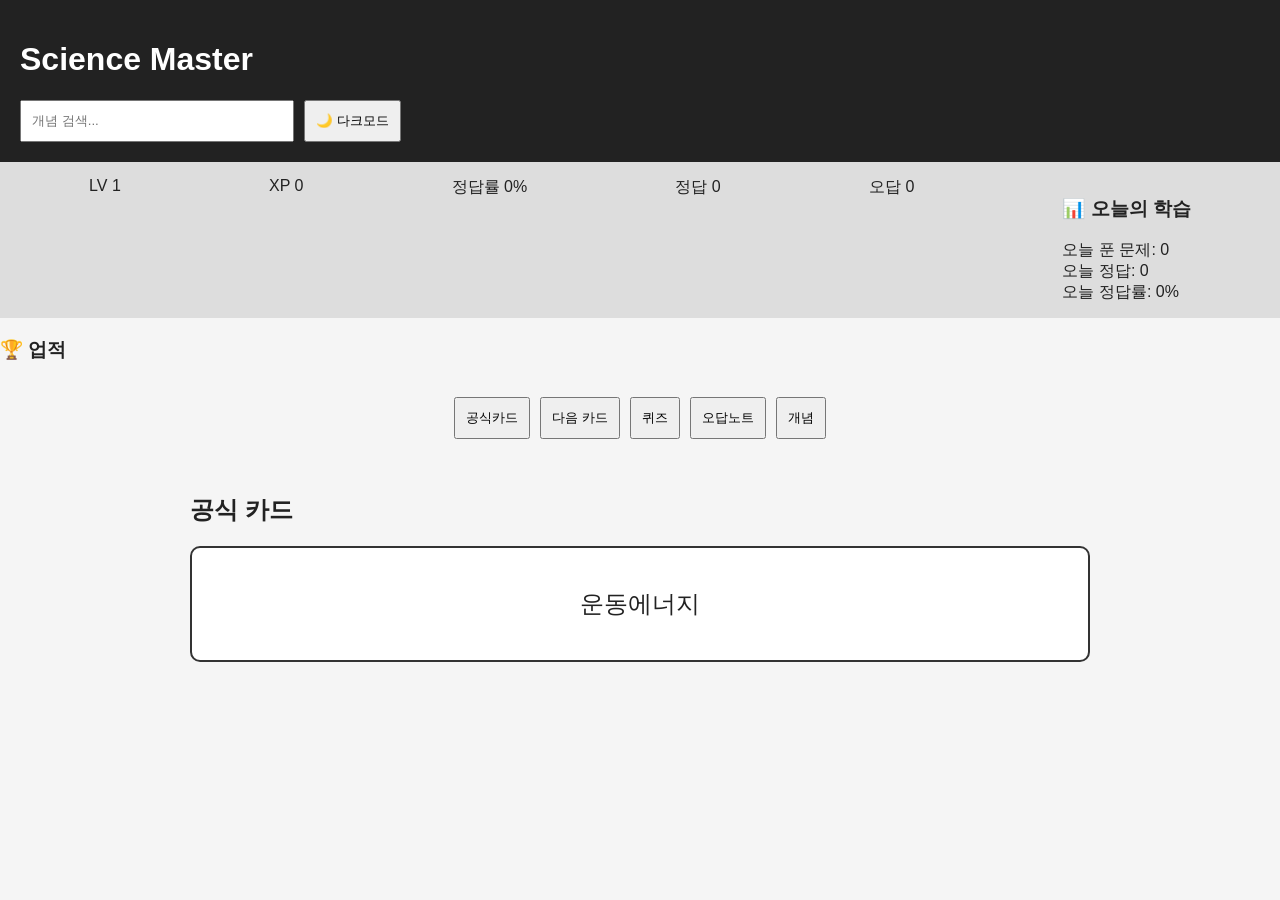
==== index.html @ f133c465 "Add files via upload" ====
<!DOCTYPE html>
<html lang="ko">
<head>
<meta charset="UTF-8">
<meta name="viewport" content="width=device-width, initial-scale=1.0">
<title>Science Master</title>
<link rel="stylesheet" href="style.css">
</head>
<body>

<header>
<h1>Science Master</h1>

<div class="top-bar">
<input
type="text"
id="searchInput"
placeholder="개념 검색..."
oninput="searchConcept()">


<button onclick="toggleDarkMode()">
🌙 다크모드
</button>
</div>
</header>



<div class="stats">

<div>LV <span id="level">1</span></div>

<div>XP <span id="xp">0</span></div>

<div>정답률 <span id="accuracy">0</span>%</div>

<div>정답 <span id="correctCount">0</span></div>

<div>오답 <span id="wrongCount">0</span></div>

<div id="todayStats">
    <h3>📊 오늘의 학습</h3>

    <div>오늘 푼 문제:
        <span id="todaySolved">0</span>
    </div>

    <div>오늘 정답:
        <span id="todayCorrect">0</span>
    </div>

    <div>오늘 정답률:
        <span id="todayAccuracy">0</span>%
    </div>
</div>

</div>

<div id="achievements">
<h3>🏆 업적</h3>
<ul id="achievementList"></ul>
</div>

<div class="xp-bar">
    <div id="xpFill"></div>
</div>

<nav>

<button onclick="showTab('flashcards')">
공식카드
</button>
<button onclick="nextCard()">
다음 카드
</button>

<button onclick="showTab('quiz')">
퀴즈
</button>

<button onclick="showTab('wrong')">
오답노트
</button>

<button onclick="showTab('concepts')">
개념
</button>

</nav>

<main>

<section id="flashcards">

<h2>공식 카드</h2>

<div class="card"
onclick="flipCard()"
id="flashcard">
밀도 공식은?
</div>

</section>

<section id="quiz" class="hidden">

<h2>퀴즈</h2>

<p id="question"></p>

<div id="answers"></div>

<p id="result"></p>

</section>

<section id="wrong" class="hidden">

<h2>오답노트</h2>

<ul id="wrongList"></ul>

</section>

<section id="concepts" class="hidden">

<h2>개념 검색</h2>


<div id="conceptResults"></div>

</section>

</main>

<script src="script.js"></script>

</body>
</html>
---- style.css ----
body{
font-family:Arial,sans-serif;
margin:0;
background:#f5f5f5;
color:#222;
}

header{
background:#222;
color:white;
padding:20px;
}

.top-bar{
display:flex;
gap:10px;
margin-top:10px;
}

input{
padding:10px;
width:250px;
}

button{
padding:10px;
cursor:pointer;
}

.stats{
display:flex;
justify-content:space-around;
padding:15px;
background:#ddd;
}

nav{
display:flex;
justify-content:center;
gap:10px;
padding:15px;
}

main{
max-width:900px;
margin:auto;
padding:20px;
}

.card{
border:2px solid #333;
padding:40px;
text-align:center;
font-size:24px;
cursor:pointer;
background:white;
border-radius:10px;
}

.hidden{
display:none;
}

.answer-btn{
display:block;
width:100%;
padding:10px;
margin:5px 0;
}

.dark{
background:#111;
color:white;
}

.dark .card{
background:#222;
color:white;
}

.dark .stats{
background:#333;
}
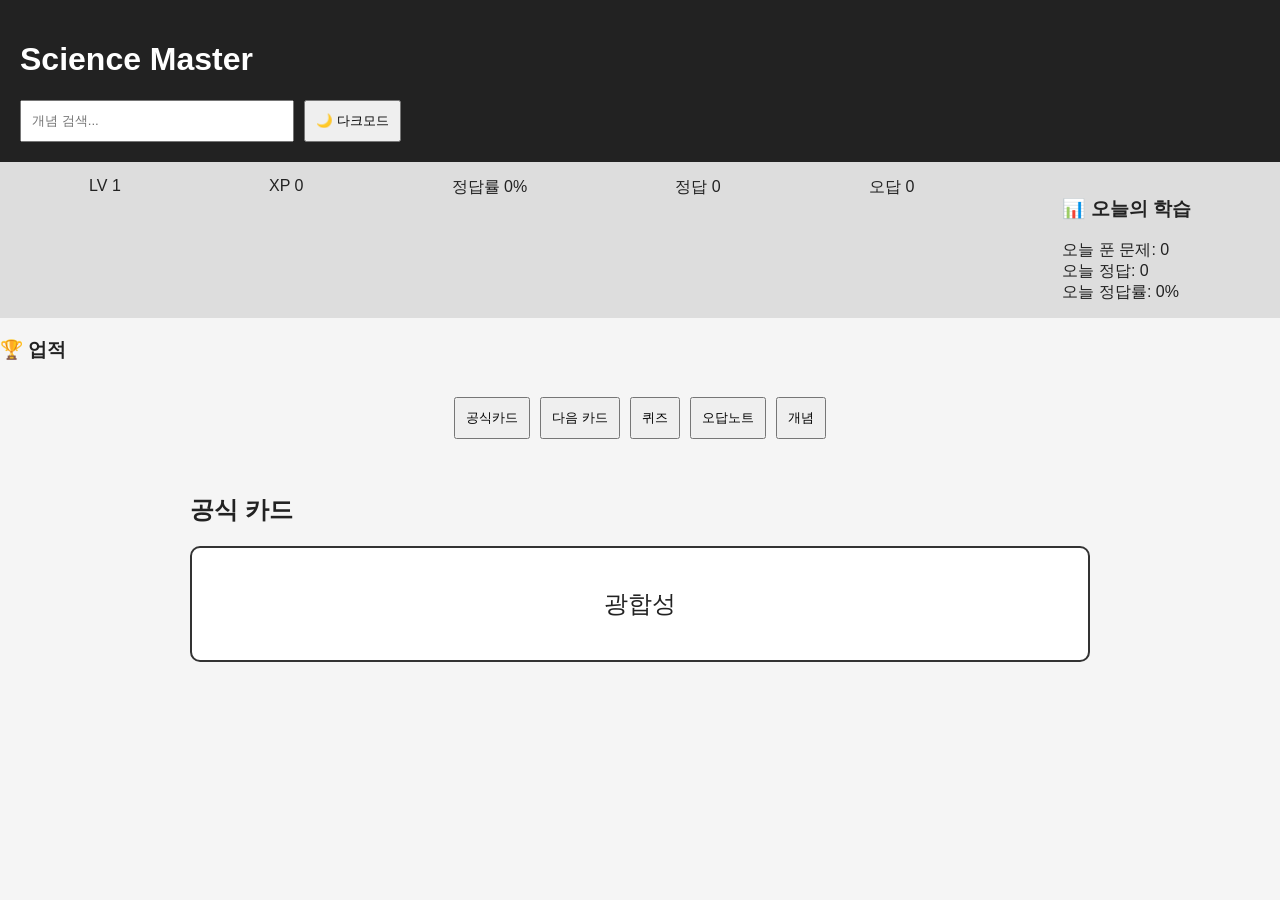
==== commit 28a59419: "index.html" ====
--- a/index.html
+++ b/index.html
@@ -107,6 +107,16 @@
 
 <h2>퀴즈</h2>
 
+<h1>테스트123</h1>
+
+<button onclick="setQuizMode('all')">
+전체 퀴즈
+</button>
+
+<button onclick="setQuizMode('wrong')">
+오답 복습
+</button>
+
 <p id="question"></p>
 
 <div id="answers"></div>
@@ -137,4 +147,4 @@
 <script src="script.js"></script>
 
 </body>
-</html>+</html>
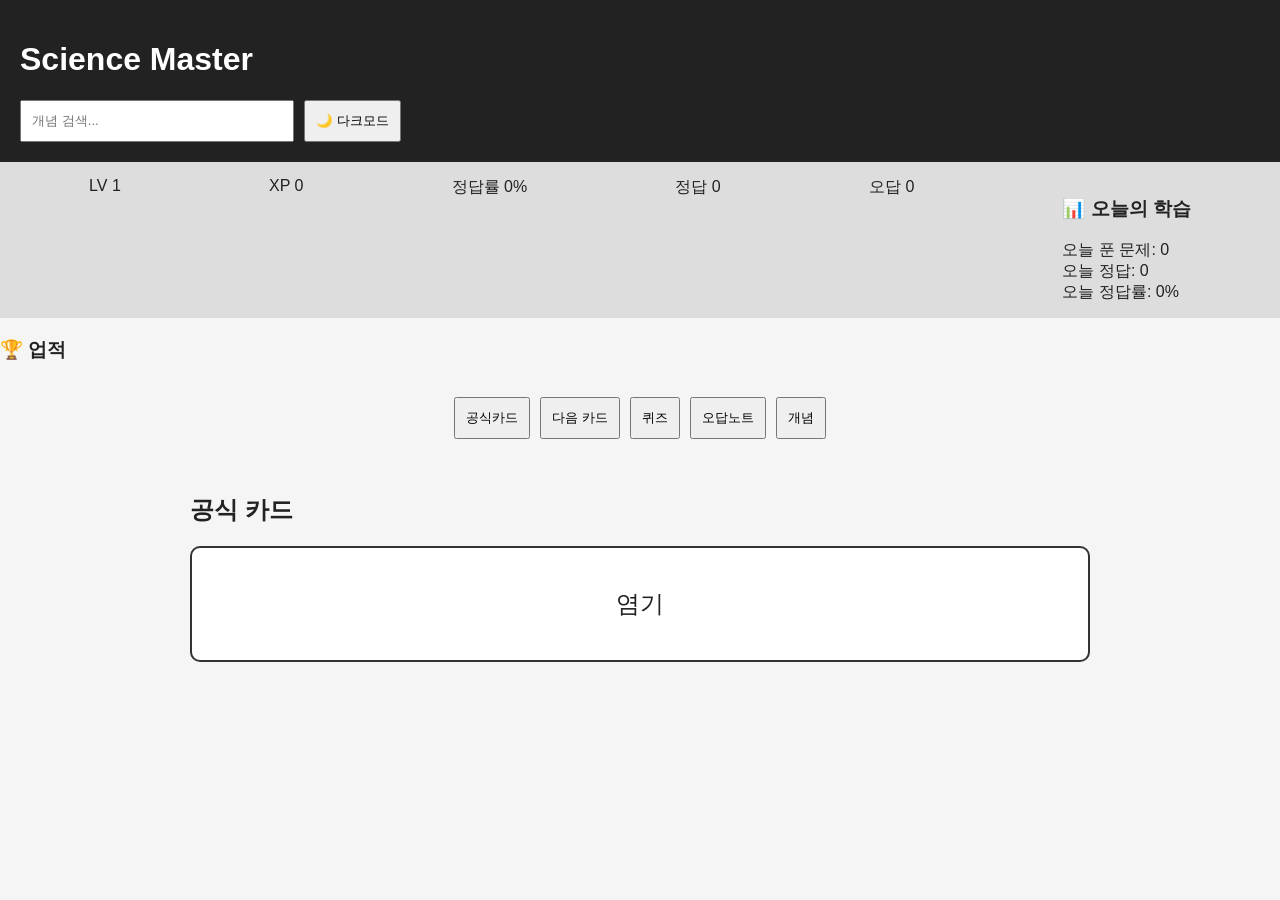
==== commit 0ad5ba24: "index.html" ====
--- a/index.html
+++ b/index.html
@@ -107,8 +107,6 @@
 
 <h2>퀴즈</h2>
 
-<h1>테스트123</h1>
-
 <button onclick="setQuizMode('all')">
 전체 퀴즈
 </button>
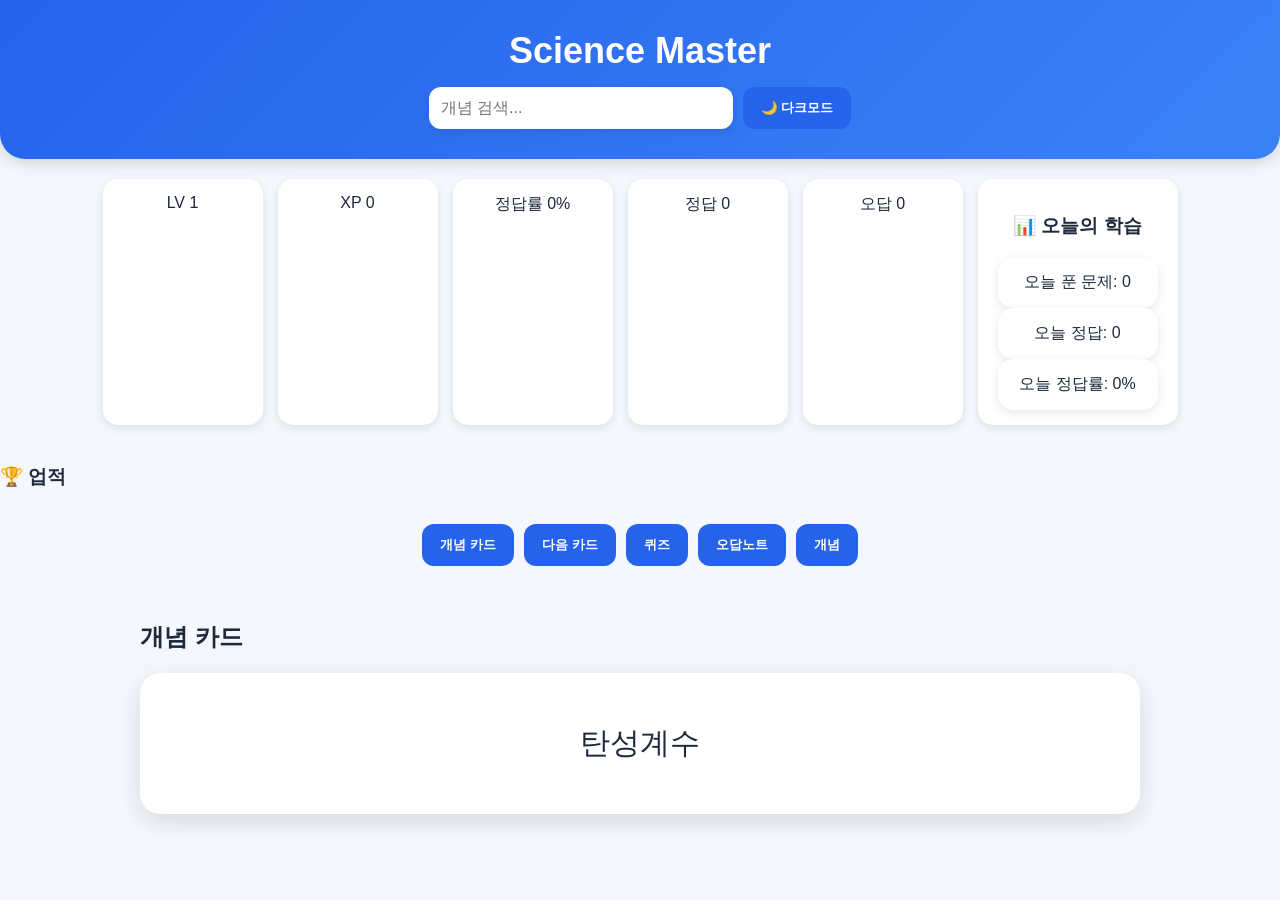
==== commit e16aa5eb: "Update index.html" ====
--- a/index.html
+++ b/index.html
@@ -69,7 +69,7 @@
 <nav>
 
 <button onclick="showTab('flashcards')">
-공식카드
+개념 카드
 </button>
 <button onclick="nextCard()">
 다음 카드
@@ -93,7 +93,7 @@
 
 <section id="flashcards">
 
-<h2>공식 카드</h2>
+<h2>개념 카드</h2>
 
 <div class="card"
 onclick="flipCard()"
@@ -106,6 +106,7 @@
 <section id="quiz" class="hidden">
 
 <h2>퀴즈</h2>
+
 
 <button onclick="setQuizMode('all')">
 전체 퀴즈
--- a/style.css
+++ b/style.css
@@ -1,83 +1,257 @@
 body{
-font-family:Arial,sans-serif;
-margin:0;
-background:#f5f5f5;
-color:#222;
+    font-family:'Segoe UI',sans-serif;
+    margin:0;
+    background:#f4f7fb;
+    color:#1e293b;
 }
 
 header{
-background:#222;
-color:white;
-padding:20px;
+    background:linear-gradient(
+    135deg,
+    #2563eb,
+    #3b82f6
+    );
+
+    color:white;
+    padding:30px;
+    text-align:center;
+
+    border-radius:
+    0 0 25px 25px;
+
+    box-shadow:
+    0 4px 15px
+    rgba(0,0,0,0.15);
+}
+
+h1{
+    margin:0;
+    font-size:36px;
 }
 
 .top-bar{
-display:flex;
-gap:10px;
-margin-top:10px;
+    display:flex;
+    justify-content:center;
+    gap:10px;
+    margin-top:15px;
+    flex-wrap:wrap;
 }
 
 input{
-padding:10px;
-width:250px;
+    padding:12px;
+    width:280px;
+
+    border:none;
+    border-radius:12px;
+
+    box-shadow:
+    0 2px 8px
+    rgba(0,0,0,0.1);
+
+    font-size:16px;
 }
 
 button{
-padding:10px;
-cursor:pointer;
+    background:#2563eb;
+    color:white;
+
+    border:none;
+    border-radius:12px;
+
+    padding:12px 18px;
+
+    cursor:pointer;
+
+    font-weight:bold;
+
+    transition:0.25s;
+}
+
+button:hover{
+    transform:translateY(-2px);
+
+    background:#1d4ed8;
 }
 
 .stats{
-display:flex;
-justify-content:space-around;
-padding:15px;
-background:#ddd;
+    display:flex;
+    flex-wrap:wrap;
+
+    justify-content:center;
+
+    gap:15px;
+
+    padding:20px;
+}
+
+.stats div{
+    background:white;
+
+    padding:15px 20px;
+
+    border-radius:15px;
+
+    min-width:120px;
+
+    text-align:center;
+
+    box-shadow:
+    0 3px 10px
+    rgba(0,0,0,0.1);
 }
 
 nav{
-display:flex;
-justify-content:center;
-gap:10px;
-padding:15px;
+    display:flex;
+
+    justify-content:center;
+
+    flex-wrap:wrap;
+
+    gap:10px;
+
+    padding:15px;
 }
 
 main{
-max-width:900px;
-margin:auto;
-padding:20px;
+    max-width:1000px;
+
+    margin:auto;
+
+    padding:20px;
 }
 
 .card{
-border:2px solid #333;
-padding:40px;
-text-align:center;
-font-size:24px;
-cursor:pointer;
-background:white;
-border-radius:10px;
+    background:white;
+
+    border-radius:20px;
+
+    padding:50px;
+
+    text-align:center;
+
+    font-size:30px;
+
+    cursor:pointer;
+
+    box-shadow:
+    0 8px 25px
+    rgba(0,0,0,0.12);
+
+    transition:0.3s;
+
+    margin-top:20px;
+}
+
+.card:hover{
+    transform:scale(1.03);
+}
+
+.answer-btn{
+    display:block;
+
+    width:100%;
+
+    margin:10px 0;
+
+    padding:15px;
+
+    font-size:16px;
 }
 
 .hidden{
-display:none;
-}
-
-.answer-btn{
-display:block;
-width:100%;
-padding:10px;
-margin:5px 0;
+    display:none;
+}
+
+#question{
+    font-size:24px;
+
+    font-weight:bold;
+
+    margin-bottom:20px;
+}
+
+#conceptResults div{
+    background:white;
+
+    padding:20px;
+
+    margin:15px 0;
+
+    border-radius:15px;
+
+    box-shadow:
+    0 3px 10px
+    rgba(0,0,0,0.08);
+}
+
+#conceptResults h3{
+    color:#2563eb;
+
+    margin-top:0;
+}
+
+#result{
+    margin-top:15px;
+
+    font-size:22px;
+
+    font-weight:bold;
 }
 
 .dark{
-background:#111;
-color:white;
-}
-
-.dark .card{
-background:#222;
-color:white;
+    background:#0f172a;
+    color:#f8fafc;
+}
+
+.dark header{
+    background:linear-gradient(
+    135deg,
+    #1e293b,
+    #334155
+    );
+}
+
+.dark .card,
+.dark .stats div,
+.dark #conceptResults div{
+    background:#1e293b;
+    color:white;
+}
+
+.dark button{
+    background:#3b82f6;
+}
+
+.dark input{
+    background:#334155;
+    color:white;
 }
 
 .dark .stats{
-background:#333;
-}+    background:none;
+}
+
+@media(max-width:600px){
+
+    h1{
+        font-size:28px;
+    }
+
+    .card{
+        font-size:22px;
+        padding:30px;
+    }
+
+    .stats{
+        flex-direction:column;
+    }
+
+    button{
+        width:100%;
+    }
+
+    input{
+        width:100%;
+    }
+
+}
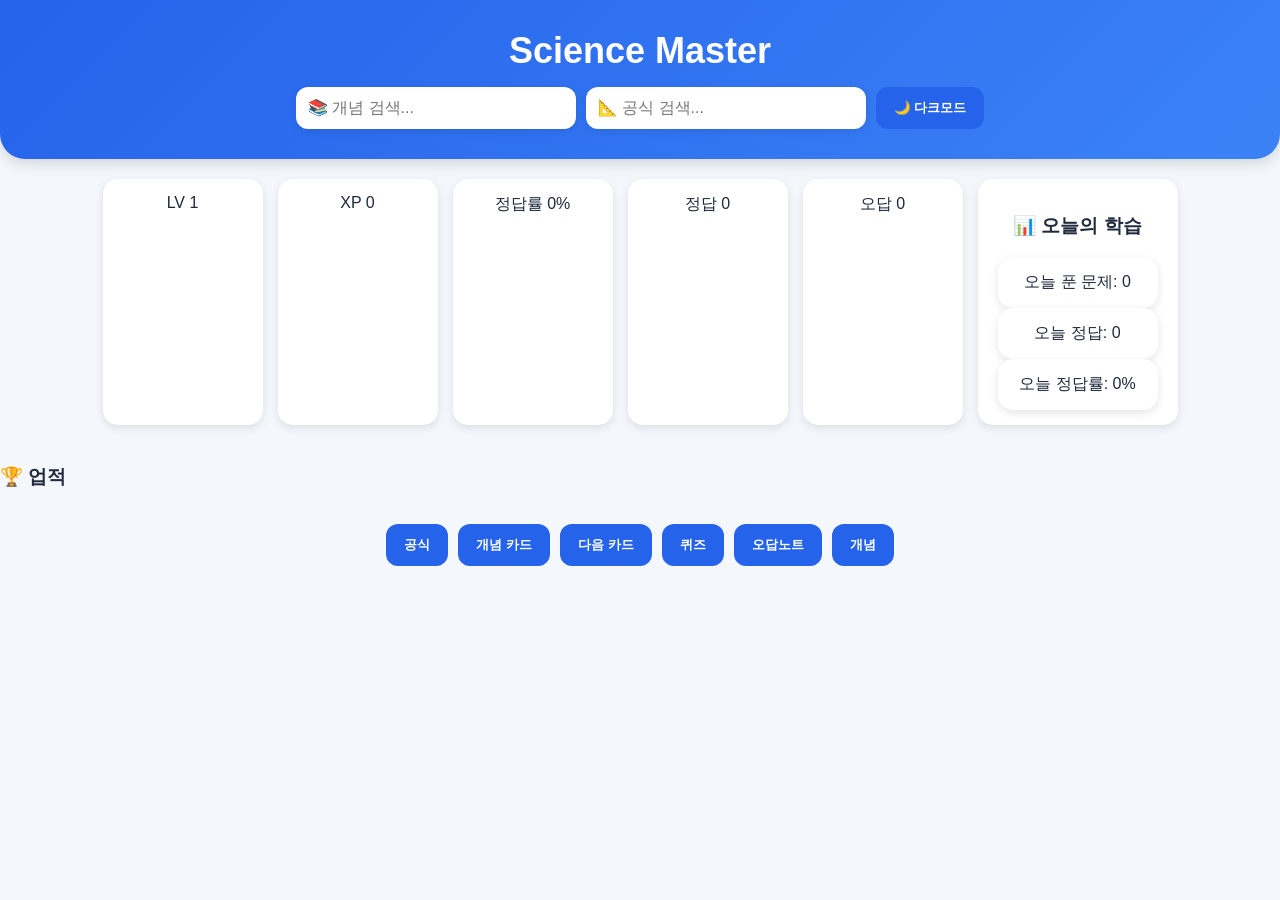
==== commit f497e823: "Update index.html" ====
--- a/index.html
+++ b/index.html
@@ -1,3 +1,8 @@
+<section id="formulas">
+
+
+</section>
+
 <!DOCTYPE html>
 <html lang="ko">
 <head>
@@ -12,16 +17,23 @@
 <h1>Science Master</h1>
 
 <div class="top-bar">
+
 <input
 type="text"
 id="searchInput"
-placeholder="개념 검색..."
+placeholder="📚 개념 검색..."
 oninput="searchConcept()">
 
+<input
+type="text"
+id="formulaSearch"
+placeholder="📐 공식 검색..."
+oninput="searchFormula()">
 
 <button onclick="toggleDarkMode()">
 🌙 다크모드
 </button>
+
 </div>
 </header>
 
@@ -67,7 +79,14 @@
 </div>
 
 <nav>
-
+<button onclick="
+showTab('formulas');
+document
+.getElementById('formulaResults')
+.classList.remove('hidden-formula');
+">
+공식
+</button>
 <button onclick="showTab('flashcards')">
 개념 카드
 </button>
@@ -91,6 +110,10 @@
 
 <main>
 
+<div id="formulaResults"></div>
+
+<div id="formulaResults" class="hidden-formula"></div>
+
 <section id="flashcards">
 
 <h2>개념 카드</h2>
@@ -106,7 +129,6 @@
 <section id="quiz" class="hidden">
 
 <h2>퀴즈</h2>
-
 
 <button onclick="setQuizMode('all')">
 전체 퀴즈
@@ -147,3 +169,5 @@
 
 </body>
 </html>
+
+<div id="formulaResults"></div>
--- a/style.css
+++ b/style.css
@@ -255,3 +255,20 @@
     }
 
 }
+
+#formulaResults div{
+    background:white;
+    padding:20px;
+    margin:15px 0;
+    border-radius:15px;
+    box-shadow:0 3px 10px rgba(0,0,0,0.08);
+}
+
+#formulaResults h3{
+    color:#2563eb;
+    margin-top:0;
+}
+
+.hidden-formula{
+    display:none;
+}
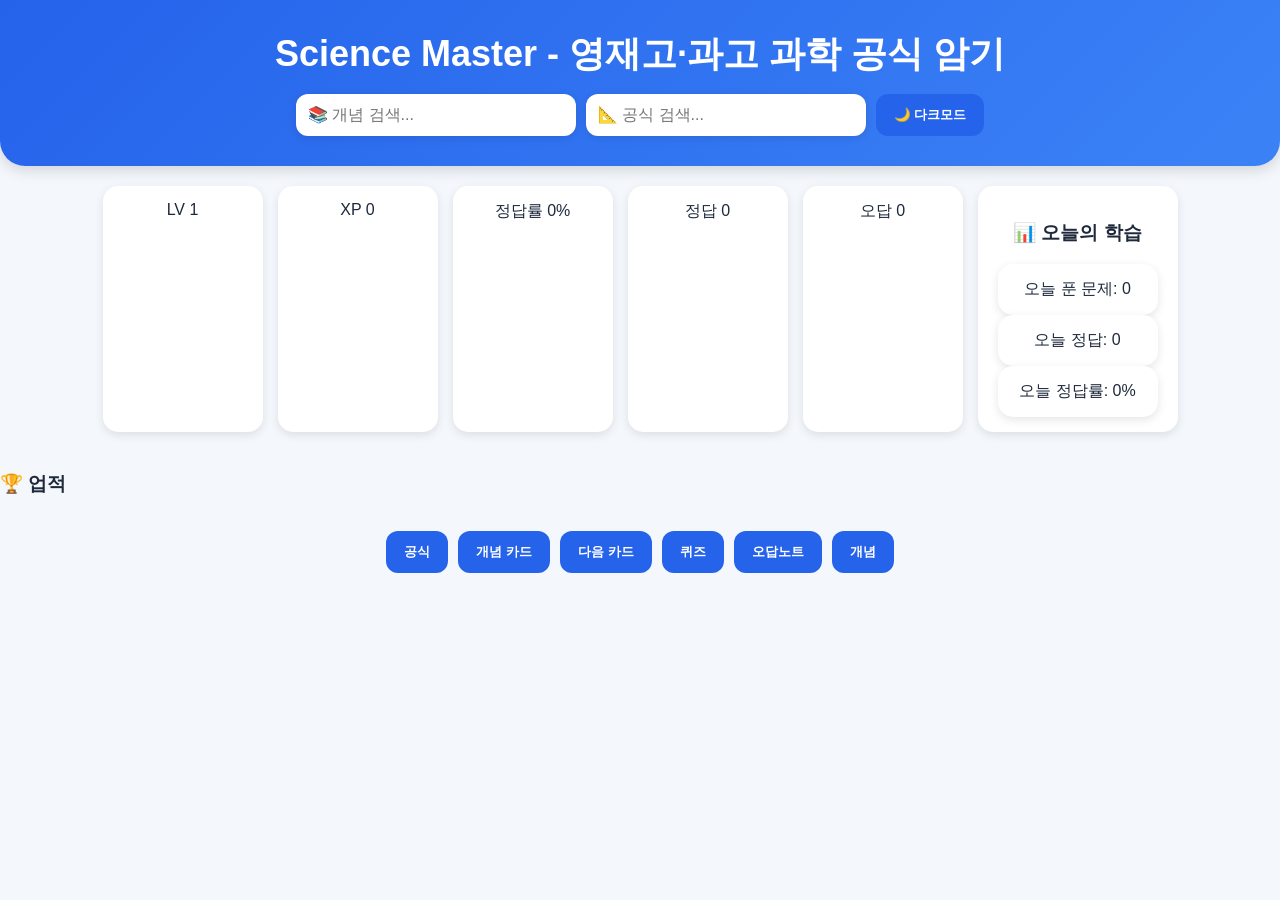
==== commit 7fe5500a: "Update index.html" ====
--- a/index.html
+++ b/index.html
@@ -8,13 +8,15 @@
 <head>
 <meta charset="UTF-8">
 <meta name="viewport" content="width=device-width, initial-scale=1.0">
-<title>Science Master</title>
+<title>Science Master - 영재고·과고 과학 공식 암기</title>
+<meta name="description" content="영재고, 과고 준비생을 위한 물리·화학·수학 공식 암기 사이트">
+<meta name="keywords" content="영재고, 과고, 과학 공식, 물리 공식, 화학 공식, Science Master">
 <link rel="stylesheet" href="style.css">
 </head>
 <body>
 
 <header>
-<h1>Science Master</h1>
+<h1>Science Master - 영재고·과고 과학 공식 암기</h1>
 
 <div class="top-bar">
 
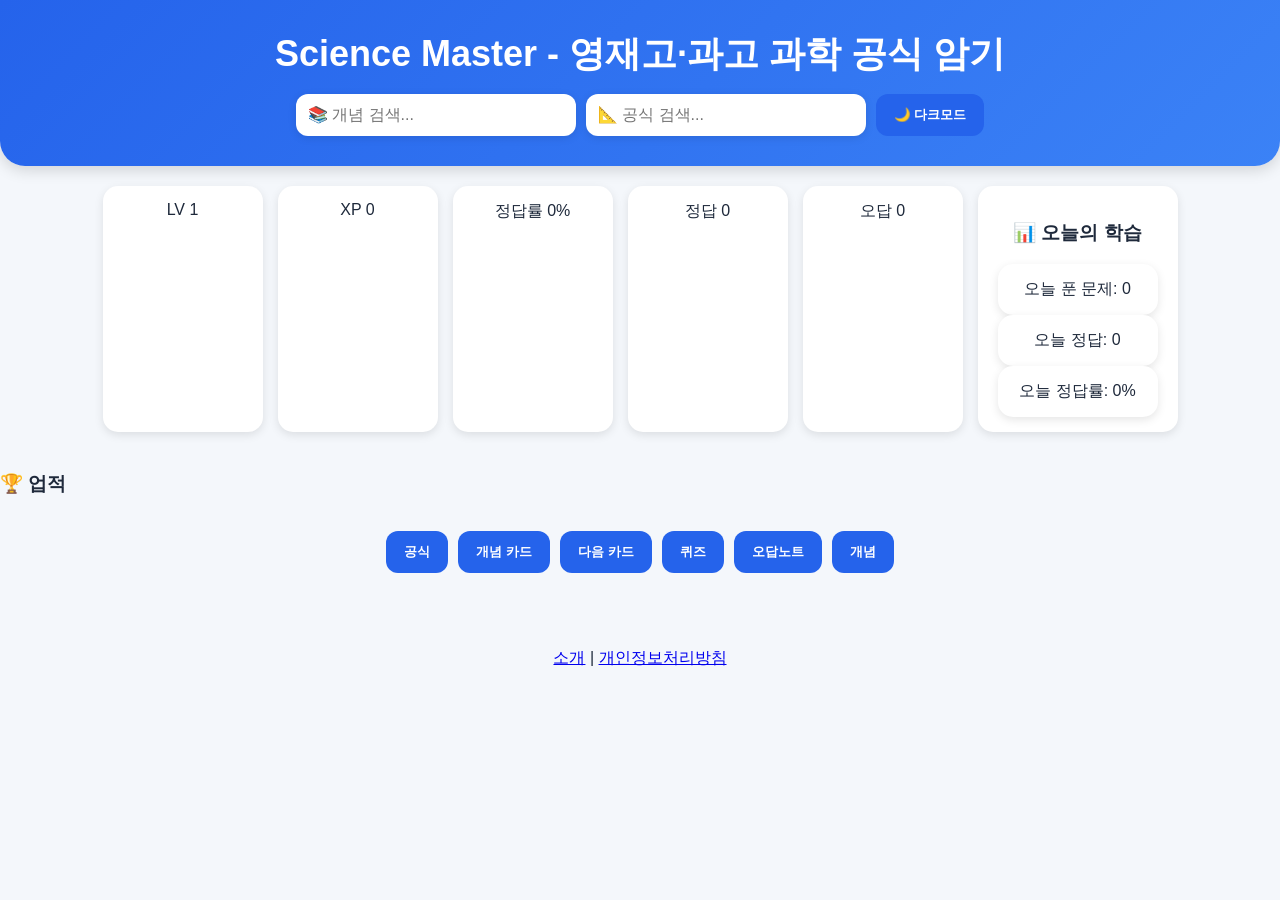
==== commit 32eb6a8d: "Update index.html" ====
--- a/index.html
+++ b/index.html
@@ -8,6 +8,8 @@
 <head>
 <meta charset="UTF-8">
 <meta name="viewport" content="width=device-width, initial-scale=1.0">
+<script async src="https://pagead2.googlesyndication.com/pagead/js/adsbygoogle.js?client=ca-pub-6716423138144415"
+     crossorigin="anonymous"></script>
 <title>Science Master - 영재고·과고 과학 공식 암기</title>
 <meta name="description" content="영재고, 과고 준비생을 위한 물리·화학·수학 공식 암기 사이트">
 <meta name="keywords" content="영재고, 과고, 과학 공식, 물리 공식, 화학 공식, Science Master">
@@ -167,6 +169,14 @@
 
 </main>
 
+<footer style="text-align:center;padding:20px;">
+
+<a href="about.html">소개</a>
+|
+<a href="privacy.html">개인정보처리방침</a>
+
+</footer>
+
 <script src="script.js"></script>
 
 </body>
--- a/style.css
+++ b/style.css
@@ -272,3 +272,33 @@
 .hidden-formula{
     display:none;
 }
+
+.dark #formulaResults div{
+    background:#222;
+    color:white;
+}
+
+.dark #formulaResults h3{
+    color:#60a5fa;
+}
+
+.dark #formulaResults hr{
+    border-color:#555;
+}
+
+.dark #formulaResults p{
+    color:white;
+}
+
+\.formula-card{
+    background:white;
+    border-radius:15px;
+    padding:20px;
+    margin-top:20px;
+    box-shadow:0 4px 10px rgba(0,0,0,0.15);
+}
+
+.dark .formula-card{
+    background:#222;
+    color:white;
+}
